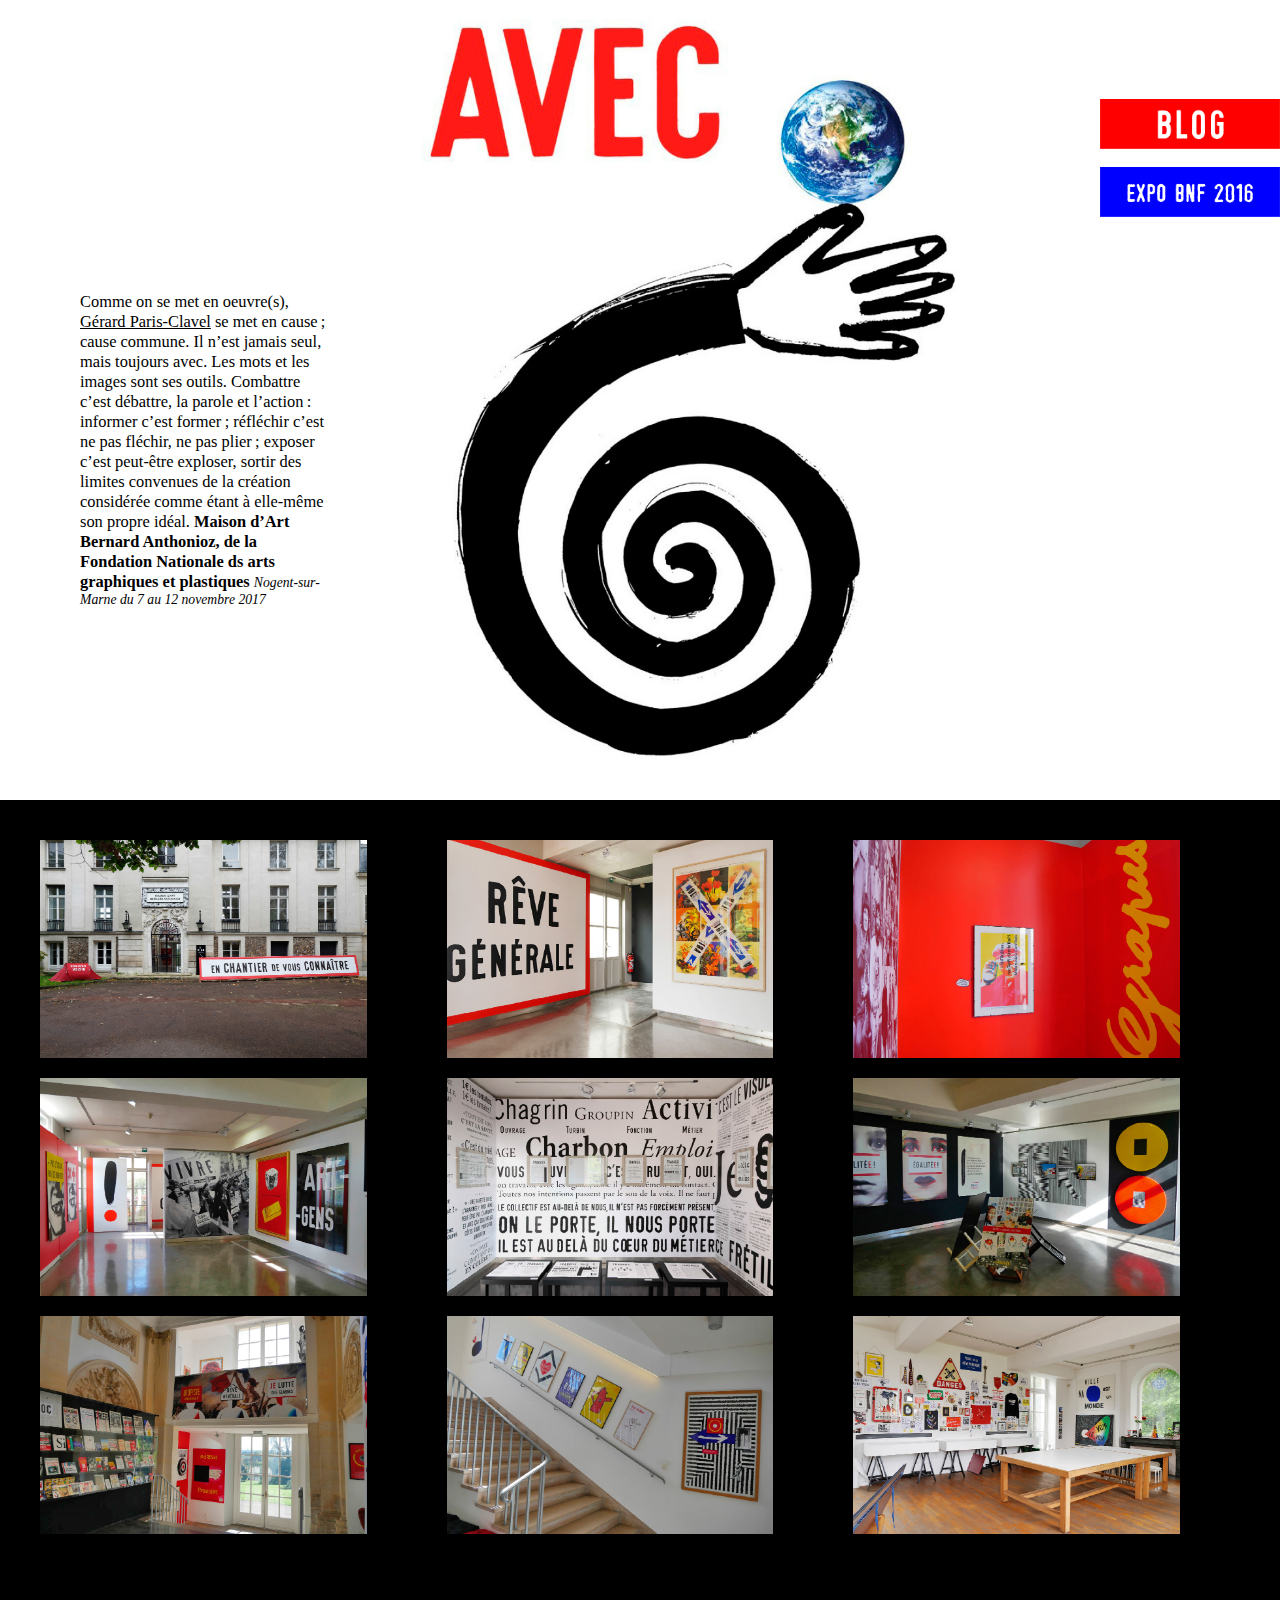
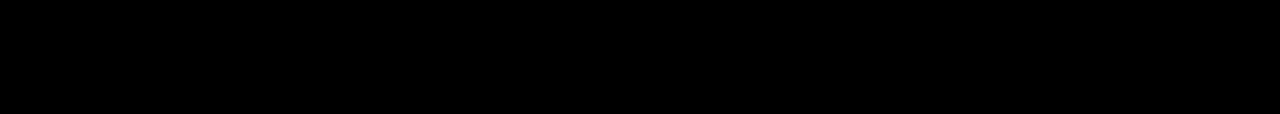
==== index.html @ 5d22544b "First integration of the design" ====
<html>
    <head>
        <link rel="stylesheet" href="css/style.css">
    </head>
    <body>
    <main class="homepage">
        <section id="introduction">
            <nav>
                <ul>
                    <li>
                        <a href="http://www.gerardparisclavel.fr/bonjour/">
                            <img src="img/boutons/blog.gif" alt="Blog">
                        </a>
                    </li>
                    <li>
                        <a href="http://www.gerardparisclavel.fr/">
                            <img src="img/boutons/BNF.gif" alt="Expo BNF 2016">
                        </a>
                    </li>
                </ul>
            </nav>
            <div class="image-introduction">
                <img src="img/AVEC-GPC.jpg" alt="Avec Gérard Paris-Clavel">
            </div>
            <p class="txt-introduction">Comme on se met en oeuvre(s),
                <u>Gérard Paris-Clavel</u> se met en
                cause&#8239;; cause commune. Il n’est
                jamais seul, mais toujours avec.
                Les mots et les images sont ses
                outils. Combattre c’est débattre,
                la parole et l’action&#8239;: informer
                c’est former&#8239;; réfléchir c’est ne
                pas fléchir, ne pas plier&#8239;; exposer
                c’est peut-être exploser, sortir des
                limites convenues de la création
                considérée comme étant à elle-même
                son propre idéal. <em>Maison
                d’Art Bernard Anthonioz, de
                la Fondation Nationale ds arts
                graphiques et plastiques</em>
                <small><i>Nogent-sur-Marne du 7 au 12 novembre
                2017</i></small></p>

        </section>

        <section id="images">
            <div class="neuf-images">
                <a href="page-video01.html"><img src="img/hp/001.jpg"></a>
                <a href="page-video04.html"><img src="img/hp/004.jpg"></a>
                <a href="page-video07.html"><img src="img/hp/007.jpg"></a>
                <a href="page-video02.html"><img src="img/hp/002.jpg"></a>
                <a href="page-video05.html"><img src="img/hp/005.jpg"></a>
                <a href="page-video08.html"><img src="img/hp/008.jpg"></a>
                <a href="page-video03.html"><img src="img/hp/003.jpg"></a>
                <a href="page-video06.html"><img src="img/hp/006.jpg"></a>
                <a href="page-video09.html"><img src="img/hp/009.jpg"></a>
            </div>
        </section>
    </main>
    </body>

</html>
---- css/style.css ----
html{color:#000;background:#FFF}body,div,dl,dt,dd,ul,ol,li,h1,h2,h3,h4,h5,h6,pre,code,form,fieldset,legend,input,textarea,p,blockquote,th,td{margin:0;padding:0}table{border-collapse:collapse;border-spacing:0}fieldset,img{border:0}address,caption,cite,code,dfn,em,strong,th,var{font-style:normal;font-weight:normal}ol,ul{list-style:none}caption,th{text-align:left}h1,h2,h3,h4,h5,h6{font-size:100%;font-weight:normal}q:before,q:after{content:''}abbr,acronym{border:0;font-variant:normal}sup{vertical-align:text-top}sub{vertical-align:text-bottom}input,textarea,select{font-family:inherit;font-size:inherit;font-weight:inherit;*font-size:100%}legend{color:#000}#yui3-css-stamp.cssreset{display:none}@media only screen and (max-width: 599px){.wrapper{max-width:400px}}@media only screen and (min-width: 600px){.wrapper{max-width:500px}}@media only screen and (min-width: 900px){.wrapper{max-width:700px}}@media only screen and (min-width: 1200px){.wrapper{max-width:1200px}}*{box-sizing:border-box}a{color:inherit;text-decoration:none}html{display:block;font-family:"Georgia",Georgia,Palatino,serif;font-size:12px;text-rendering:optimizeLegibility;-moz-font-feature-settings:"liga" on;-moz-osx-font-smoothing:grayscale;-webkit-font-smoothing:antialiased}em{font-style:inherit;font-weight:bold}.homepage section#introduction{width:100%;height:calc(100vh - 100px)}.homepage section#introduction nav{z-index:10;position:absolute;right:0;top:11vh;width:12vw;min-width:180px}.homepage section#introduction nav ul li{text-align:center;color:#FFF;text-transform:uppercase;font-size:2em;margin-bottom:.5em}.homepage section#introduction nav ul li img{width:100%}.homepage section#introduction .txt-introduction{width:15.05376em;position:absolute;font-size:1.284106146vw;top:50%;left:6.25%;transform:translate(0, -50%)}.homepage section#introduction .image-introduction{text-align:center;position:relative;width:100%;top:0;left:0}.homepage section#introduction .image-introduction img{height:100%;width:auto;padding-left:8%}.homepage section#images{width:100%;background-color:#000}.homepage section#images .neuf-images{padding:40px;-moz-column-count:3;-webkit-column-count:3;column-count:3;-moz-column-gap:20px;-webkit-column-gap:20px;column-gap:20px}.homepage section#images .neuf-images img{max-width:100%;max-height:calc(33.3333% - 60px);margin-bottom:20px}.videos #bouton-retour{position:fixed;cursor:pointer;z-index:999;top:20px;right:20px}.videos #bouton-retour img{width:50px}.videos section#video{height:calc(100vh - 250px);background-color:#FFF;overflow:hidden}.videos section#video .videoWrapper{position:relative;max-width:1000px;margin:0 auto;margin-top:10vh;overflow:hidden;background-color:azure}.videos section#video .videoWrapper iframe{position:absolute;top:0;left:0;width:100%;height:100%}.videos section#liens{height:250px;background-color:aliceblue;padding:40px}.videos section#liens .linkWrapper{height:100%;width:100%;background-color:white}.videos section#liens .linkWrapper .linkOverflow{width:auto;height:calc(100% + 20px);white-space:nowrap;overflow-x:scroll}.videos section#liens .linkWrapper .linkOverflow a{display:inline-block;margin-right:20px}
/*# sourceMappingURL=style.css.map */
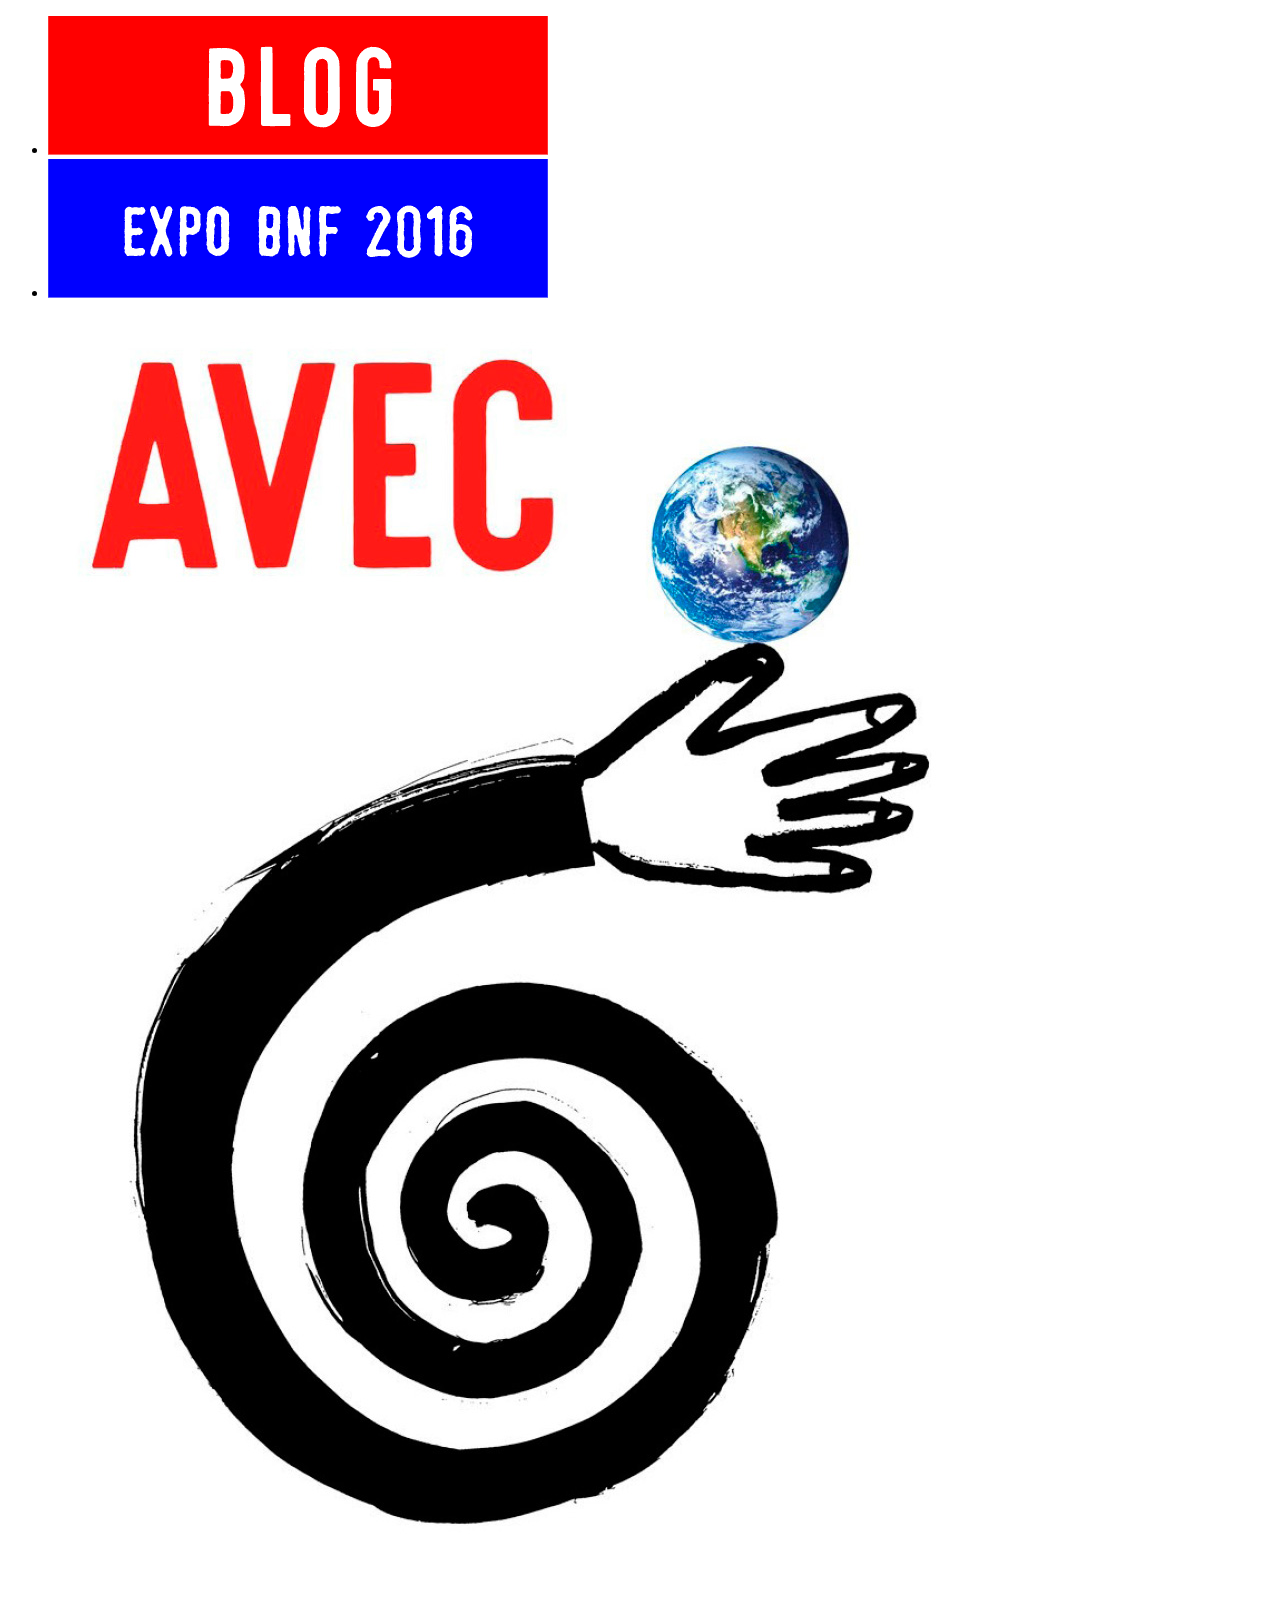
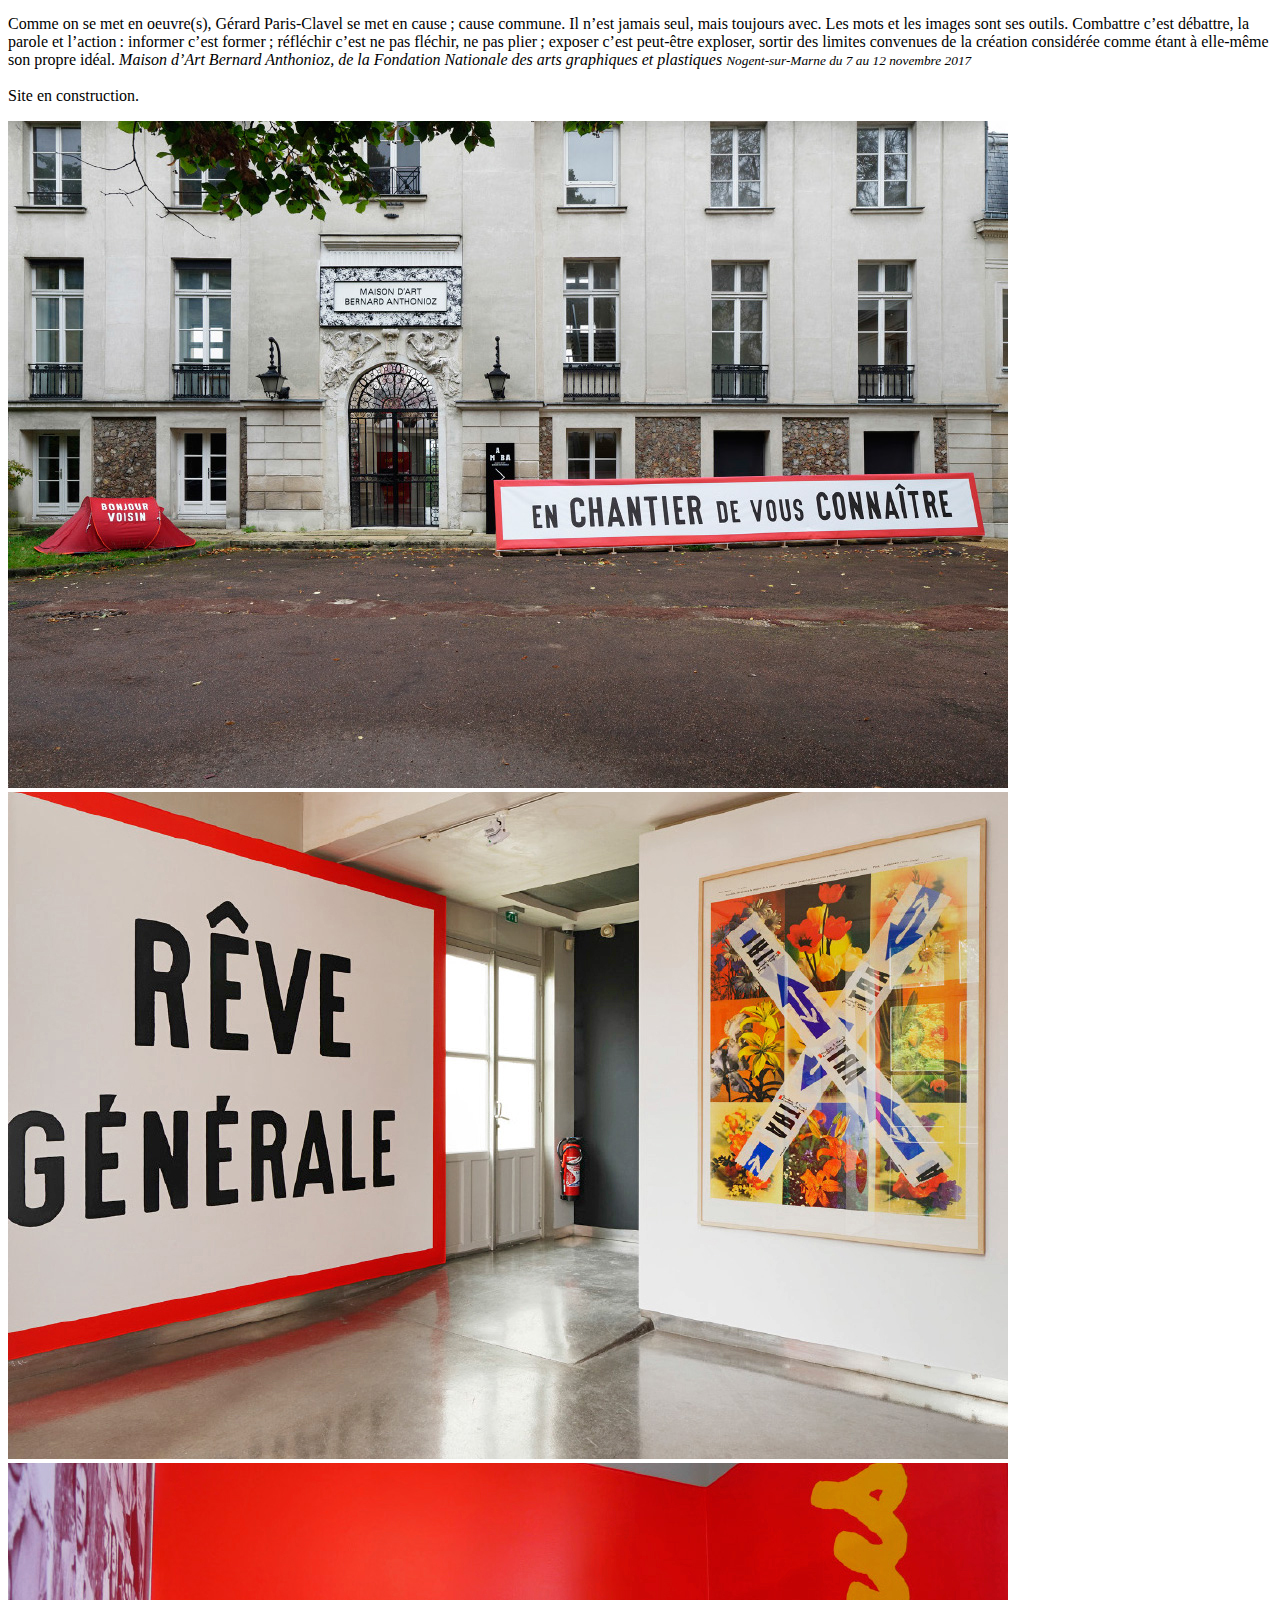
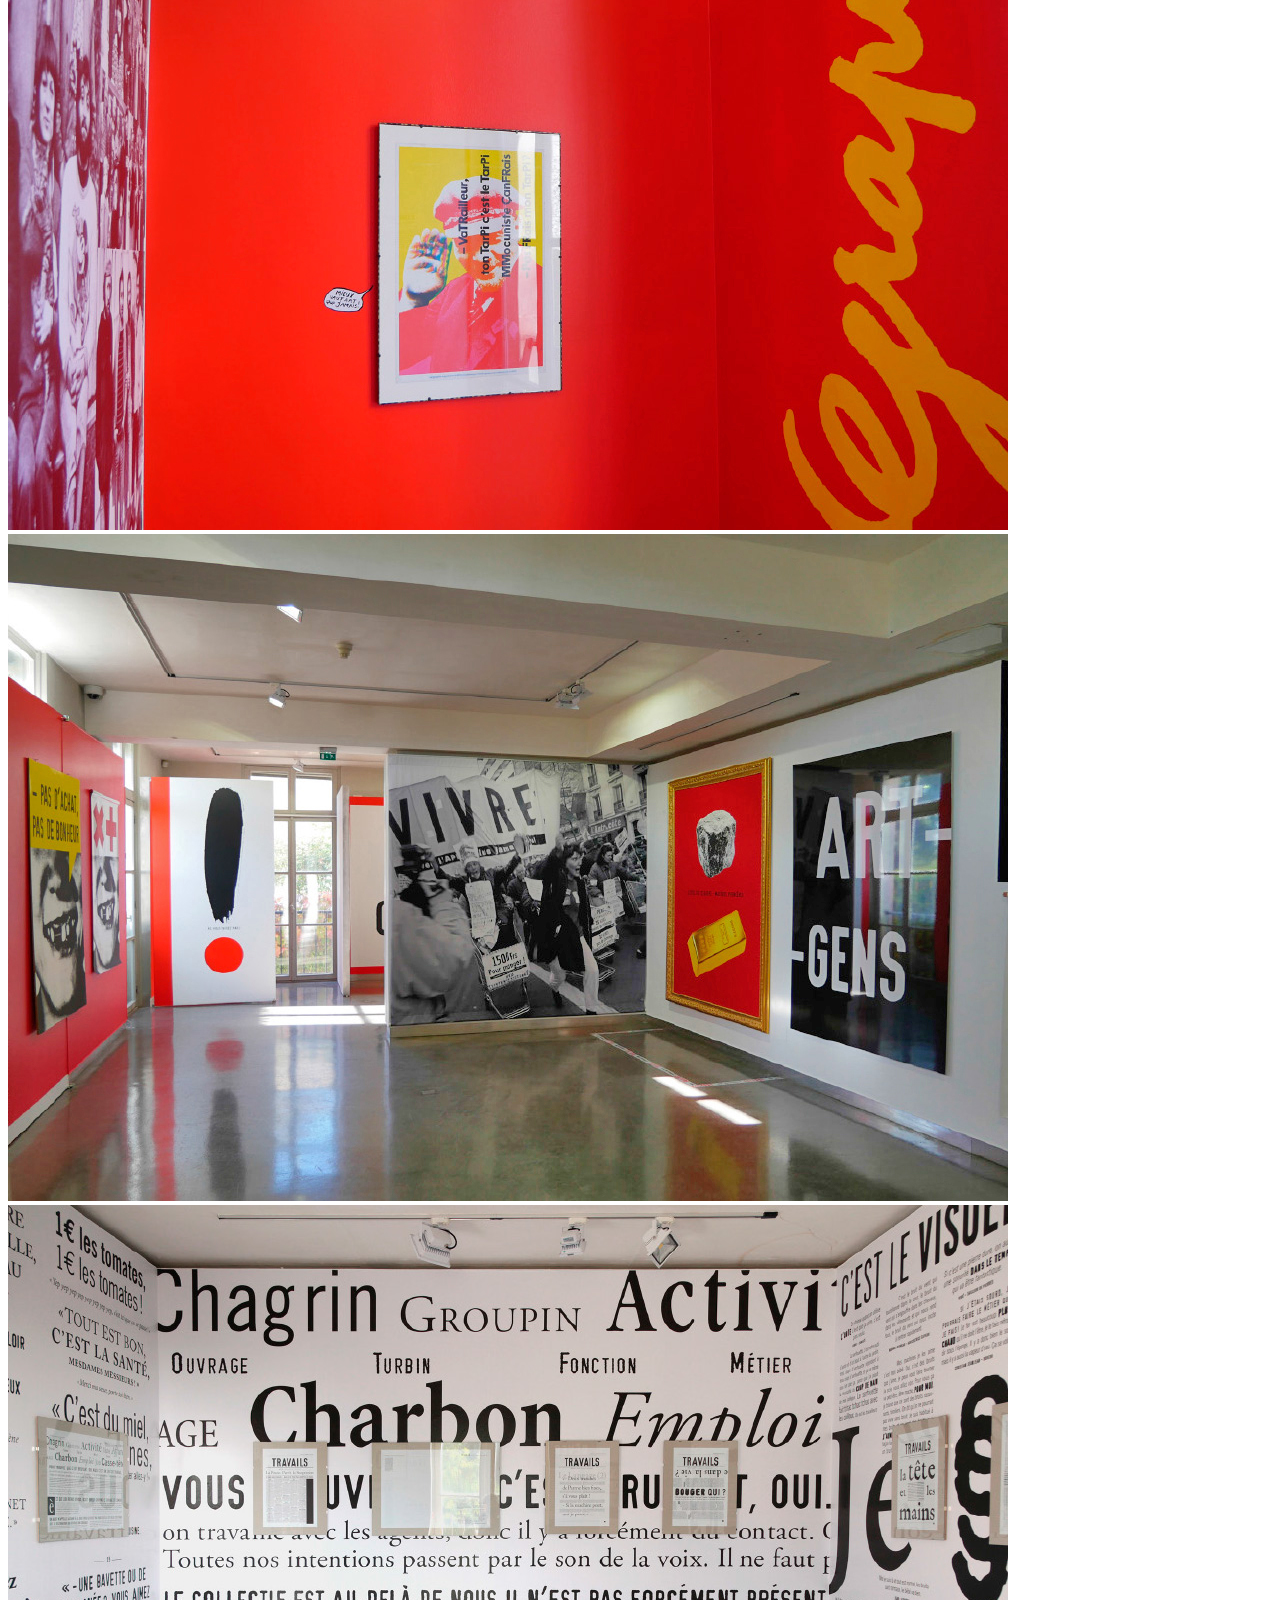
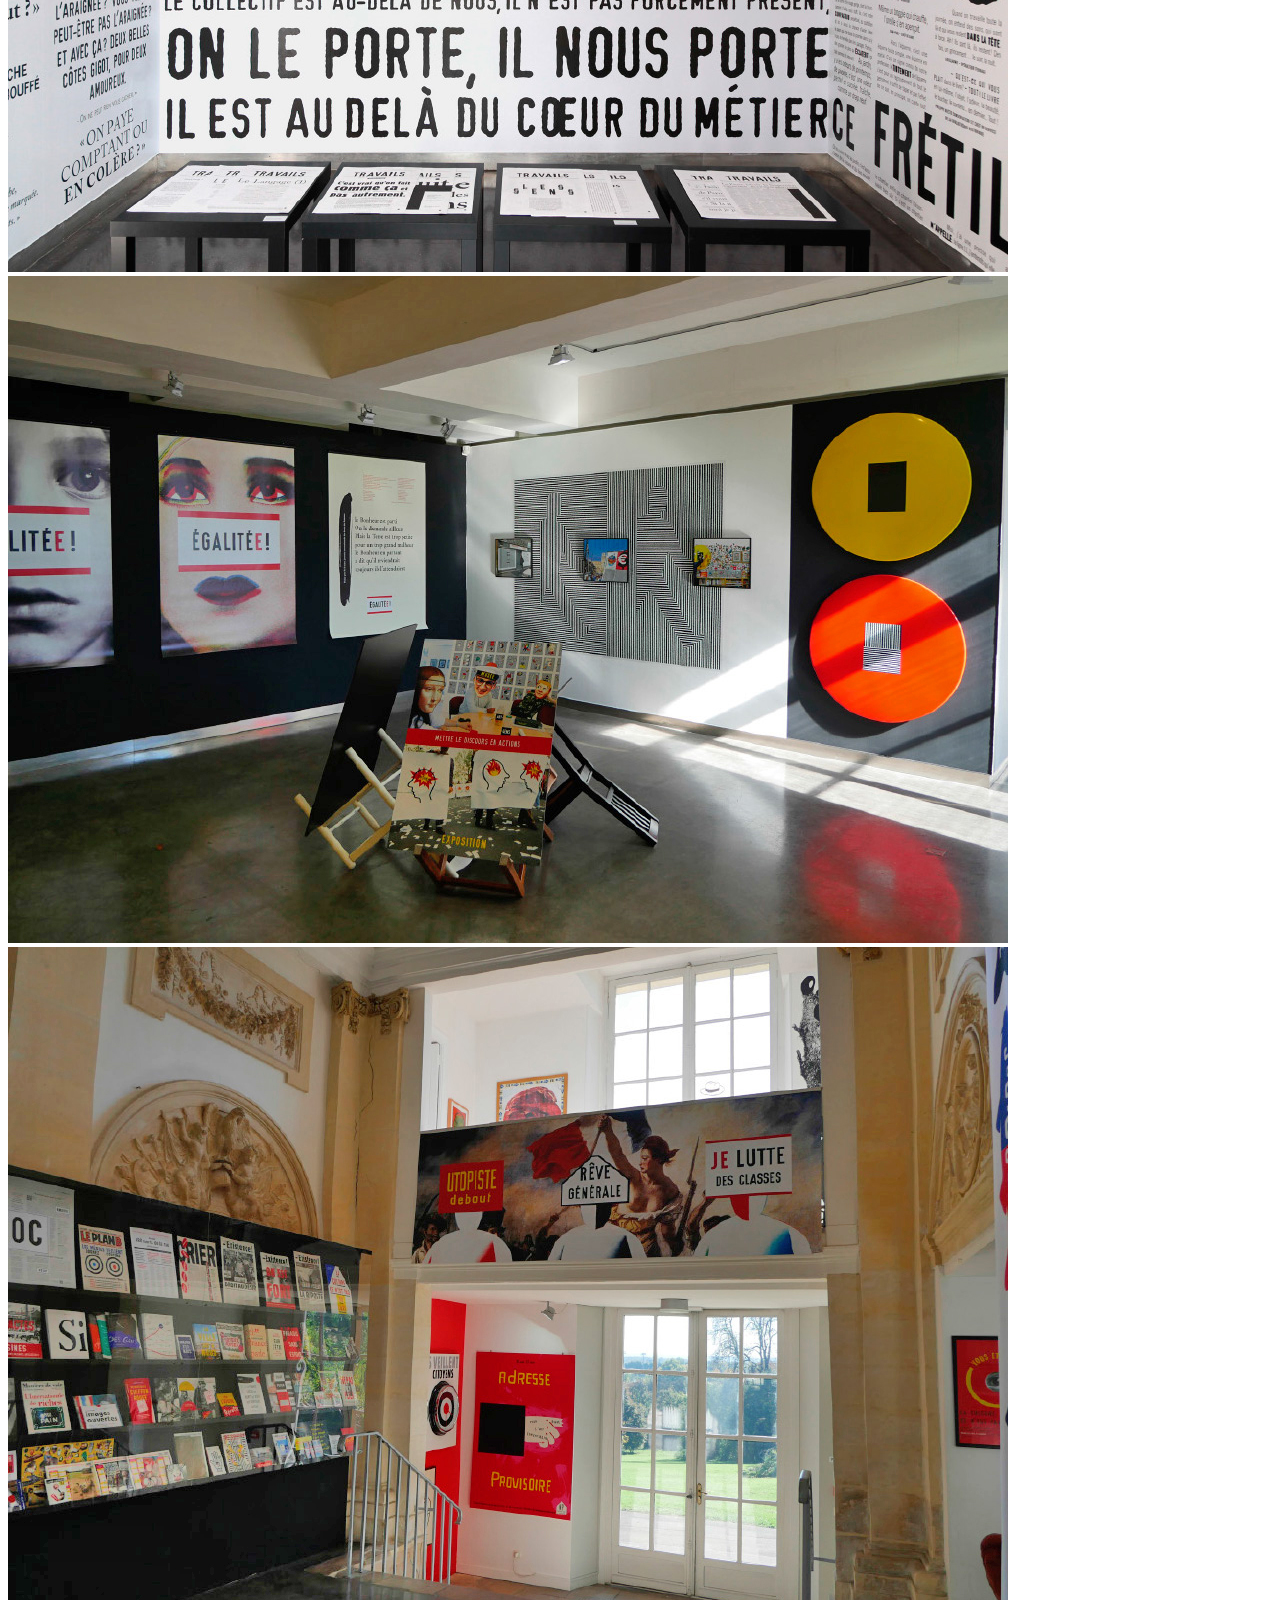
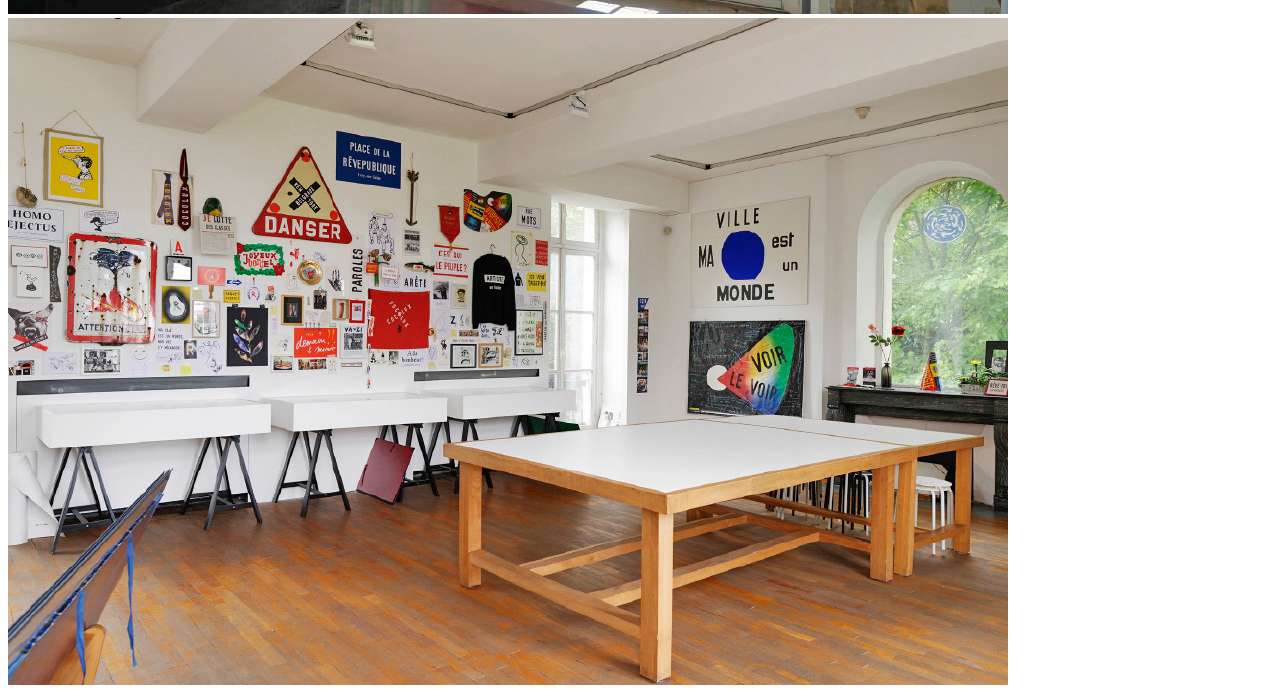
==== commit cb22a3c0: "home and video pages are almost ready" ====
--- a/index.html
+++ b/index.html
@@ -1,6 +1,8 @@
+<!DOCTYPE html>
 <html>
-    <head>
-        <link rel="stylesheet" href="css/style.css">
+<head>
+    <meta charset="UTF-8">
+        <link rel="stylesheet" href="style.css">
     </head>
     <body>
     <main class="homepage">
@@ -13,7 +15,7 @@
                         </a>
                     </li>
                     <li>
-                        <a href="http://www.gerardparisclavel.fr/">
+                        <a href="http://www.gerardparisclavel.fr/bnf/">
                             <img src="img/boutons/BNF.gif" alt="Expo BNF 2016">
                         </a>
                     </li>
@@ -23,7 +25,7 @@
                 <img src="img/AVEC-GPC.jpg" alt="Avec Gérard Paris-Clavel">
             </div>
             <p class="txt-introduction">Comme on se met en oeuvre(s),
-                <u>Gérard Paris-Clavel</u> se met en
+                Gérard Paris-Clavel se met en
                 cause&#8239;; cause commune. Il n’est
                 jamais seul, mais toujours avec.
                 Les mots et les images sont ses
@@ -36,24 +38,23 @@
                 considérée comme étant à elle-même
                 son propre idéal. <em>Maison
                 d’Art Bernard Anthonioz, de
-                la Fondation Nationale ds arts
+                la Fondation Nationale des arts
                 graphiques et plastiques</em>
                 <small><i>Nogent-sur-Marne du 7 au 12 novembre
-                2017</i></small></p>
+                2017</i></small><br><br>Site en construction.</p>
 
         </section>
 
         <section id="images">
             <div class="neuf-images">
-                <a href="page-video01.html"><img src="img/hp/001.jpg"></a>
-                <a href="page-video04.html"><img src="img/hp/004.jpg"></a>
-                <a href="page-video07.html"><img src="img/hp/007.jpg"></a>
-                <a href="page-video02.html"><img src="img/hp/002.jpg"></a>
-                <a href="page-video05.html"><img src="img/hp/005.jpg"></a>
-                <a href="page-video08.html"><img src="img/hp/008.jpg"></a>
-                <a href="page-video03.html"><img src="img/hp/003.jpg"></a>
-                <a href="page-video06.html"><img src="img/hp/006.jpg"></a>
-                <a href="page-video09.html"><img src="img/hp/009.jpg"></a>
+                <a href="page-video01.html"><img src="img/hp/001.jpg"></a><!--
+                --><a href="page-video02.html"><img src="img/hp/002.jpg"></a><!--
+                --><a href="page-video03.html"><img src="img/hp/003.jpg"></a><!--
+                --><a href="page-video04.html"><img src="img/hp/004.jpg"></a><!--
+                --><a href="page-video05.html"><img src="img/hp/005.jpg"></a><!--
+                --><a href="page-video06.html"><img src="img/hp/006.jpg"></a><!--
+                --><a href="page-video07.html"><img src="img/hp/007.jpg"></a><!--
+                --><a href="page-video08.html"><img src="img/hp/009.jpg"></a>
             </div>
         </section>
     </main>
